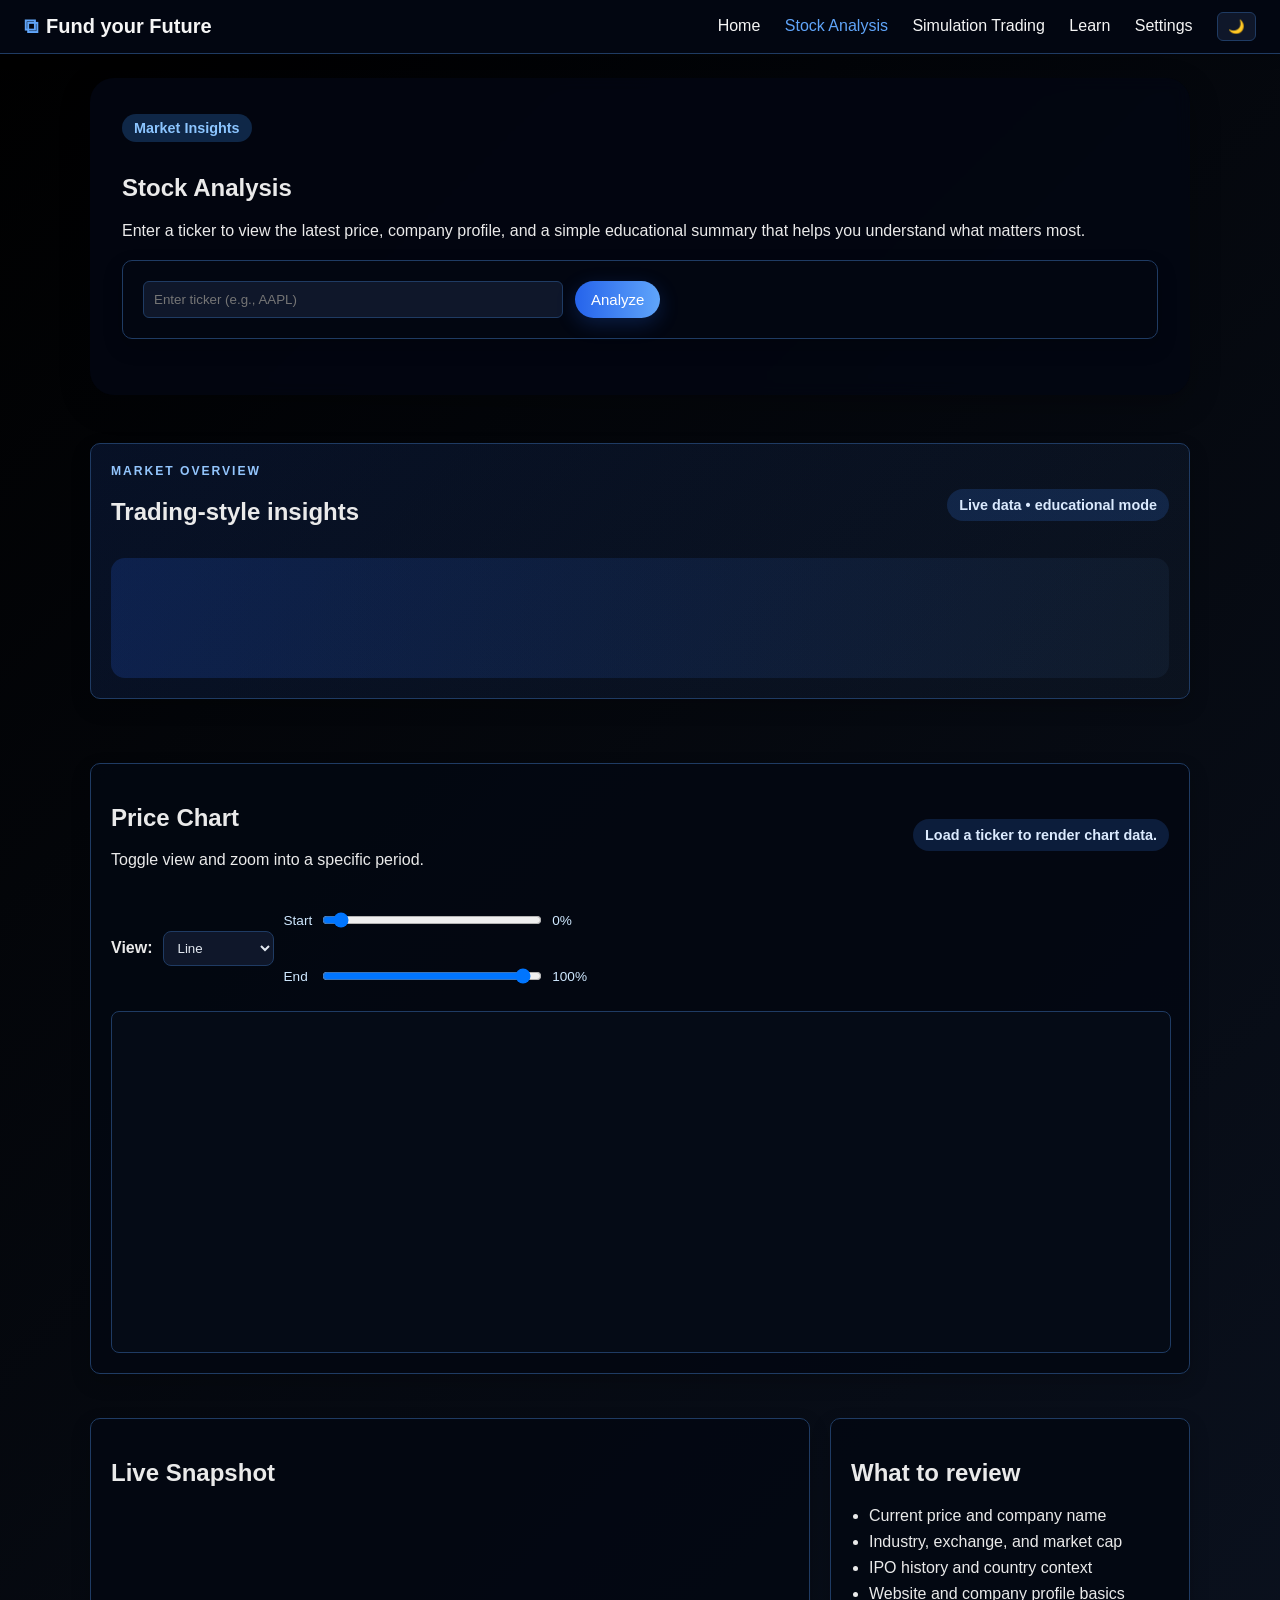
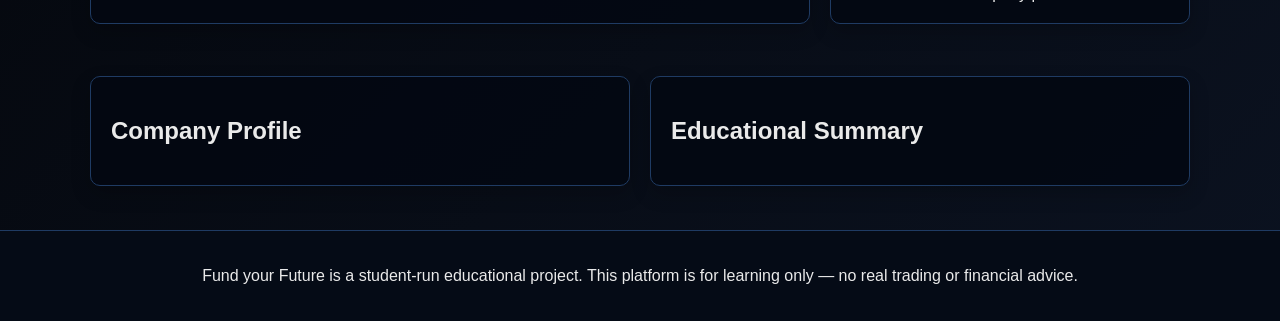
==== analysis.html @ cee29256 "Add files via upload" ====
<!DOCTYPE html>
<html lang="en">
<head>
  <meta charset="UTF-8" />
  <title>Fund your Future – Stock Analysis</title>
  <meta name="viewport" content="width=device-width, initial-scale=1.0" />
  <link rel="stylesheet" href="styles.css" />
</head>

<body>
  <header class="site-header">
    <div class="logo">
      <span class="logo-mark">⧉</span>
      <span class="logo-text">Fund your Future</span>
    </div>
    <nav>
      <a href="index.html">Home</a>
      <a href="analysis.html" class="active">Stock Analysis</a>
      <a href="simulation.html">Simulation Trading</a>
      <a href="learn.html">Learn</a>
      <a href="settings.html">Settings</a>
      <button id="themeToggle" class="theme-toggle">🌙</button>
    </nav>
  </header>

  <main class="page-container analysis-page">
    <section class="hero analysis-hero">
      <div class="hero-badge">Market Insights</div>
      <h1>Stock Analysis</h1>
      <p>
        Enter a ticker to view the latest price, company profile, and a simple
        educational summary that helps you understand what matters most.
      </p>

      <div class="analysis-input card">
        <input type="text" id="stockTicker" placeholder="Enter ticker (e.g., AAPL)" />
        <button onclick="runStockAnalysis()" class="primary-btn">Analyze</button>
      </div>
    </section>

    <section class="dashboard-shell card">
      <div class="dashboard-topbar">
        <div>
          <p class="dashboard-label">Market Overview</p>
          <h2>Trading-style insights</h2>
        </div>
        <div class="dashboard-pill">Live data • educational mode</div>
      </div>
      <div class="dashboard-visual" aria-hidden="true"></div>
    </section>

    <section class="card analysis-chart-card">
      <div class="sim-chart-header">
        <div>
          <h2>Price Chart</h2>
          <p>Toggle view and zoom into a specific period.</p>
        </div>
        <div class="chart-status-pill" id="analysisChartStatus">Load a ticker to render chart data.</div>
      </div>
      <div class="analysis-chart-controls">
        <label for="analysisChartType"><strong>View:</strong></label>
        <select id="analysisChartType">
          <option value="line">Line</option>
          <option value="candlestick">Candlestick</option>
        </select>
        <div class="analysis-slider-controls" id="analysisSliderControls">
          <label for="analysisRangeStart">Start</label>
          <input type="range" id="analysisRangeStart" min="0" max="99.5" value="0" step="0.1" />
          <span id="analysisRangeStartLabel">0%</span>

          <label for="analysisRangeEnd">End</label>
          <input type="range" id="analysisRangeEnd" min="0.5" max="100" value="100" step="0.1" />
          <span id="analysisRangeEndLabel">100%</span>
        </div>
      </div>
      <div class="chart-canvas-shell">
        <canvas id="analysisChart" width="720" height="340"></canvas>
      </div>
    </section>

    <section class="analysis-results-grid">
      <div class="card analysis-result-card">
        <h2>Live Snapshot</h2>
        <div id="analysisResult" class="analysis-result"></div>
      </div>

      <div class="card analysis-guidance-card">
        <h2>What to review</h2>
        <ul class="analysis-list">
          <li>Current price and company name</li>
          <li>Industry, exchange, and market cap</li>
          <li>IPO history and country context</li>
          <li>Website and company profile basics</li>
        </ul>
      </div>
    </section>

    <section class="grid analysis-grid">
      <div class="card">
        <h2>Company Profile</h2>
        <div id="companyProfileBox" class="analysis-box"></div>
      </div>
      <div class="card">
        <h2>Educational Summary</h2>
        <div id="companySummaryBox" class="analysis-box"></div>
      </div>
    </section>
  </main>

  <footer class="site-footer">
    <p>
      Fund your Future is a student‑run educational project. This platform is
      for learning only — no real trading or financial advice.
    </p>
  </footer>

  <script src="script.js"></script>
</body>
</html>
---- styles.css ----
/* ============================
   GLOBAL STYLES
============================ */

body {
  margin: 0;
  font-family: Arial, sans-serif;
  background: linear-gradient(135deg, #fff7fb 0%, #ffeaf3 100%);
  color: #2b1730;
  min-height: 100vh;
  display: flex;
  flex-direction: column;
}

.dark-mode {
  background: linear-gradient(135deg, #000000 0%, #0b1220 100%);
  color: #eaeaea;
}

.page-container {
  max-width: 1100px;
  margin: auto;
  padding: 24px;
  flex: 1;
  width: min(1100px, calc(100% - 32px));
}

/* ============================
   HEADER & NAVIGATION
============================ */

.site-header {
  background: rgba(255, 255, 255, 0.96);
  backdrop-filter: blur(10px);
  border-bottom: 1px solid #f3c7d9;
  padding: 12px 24px;
  display: flex;
  justify-content: space-between;
  align-items: center;
  color: #3b1e35;
  box-shadow: 0 2px 12px rgba(214, 51, 132, 0.08);
}

.ticker-banner {
  overflow: hidden;
  background: linear-gradient(90deg, #ff5ca8, #ff8cb8);
  color: white;
  padding: 8px 0;
  border-bottom: 1px solid rgba(255, 255, 255, 0.12);
}

.ticker-track {
  display: inline-flex;
  gap: 24px;
  white-space: nowrap;
  animation: tickerScroll 18s linear infinite;
  padding-left: 100%;
}

.ticker-track span {
  font-size: 0.95rem;
  font-weight: 600;
  letter-spacing: 0.02em;
}

@keyframes tickerScroll {
  from { transform: translateX(0); }
  to { transform: translateX(-50%); }
}

.dark-mode .site-header {
  background: rgba(3, 7, 18, 0.95);
  border-bottom-color: #1f3b63;
  color: #f5f5f5;
  box-shadow: 0 2px 12px rgba(0, 0, 0, 0.3);
}

.dark-mode .ticker-banner {
  background: linear-gradient(90deg, #0f172a, #1d4ed8);
  color: white;
}

.logo {
  display: flex;
  align-items: center;
  font-size: 20px;
  font-weight: bold;
  color: inherit;
}

.logo-mark {
  margin-right: 8px;
  color: #d63384;
}

.dark-mode .logo-mark {
  color: #60a5fa;
}

nav a {
  margin: 0 10px;
  text-decoration: none;
  color: inherit;
  font-weight: 500;
}

nav a.active {
  color: #d63384;
}

.dark-mode nav a.active {
  color: #60a5fa;
}

nav a:hover {
  color: #ff5ca8;
}

.dark-mode nav a:hover {
  color: #93c5fd;
}

.theme-toggle {
  margin-left: 10px;
  padding: 6px 10px;
  cursor: pointer;
  border: 1px solid #f3c7d9;
  border-radius: 6px;
  background: #fff;
  color: #8b1e57;
}

.dark-mode .theme-toggle {
  background: #0f172a;
  color: #f5f5f5;
  border-color: #1f3b63;
}

/* ============================
   HERO SECTION
============================ */

.hero {
  text-align: center;
  padding: 48px 24px 32px;
  border-radius: 24px;
  background: rgba(255, 255, 255, 0.82);
  backdrop-filter: blur(8px);
  box-shadow: 0 10px 30px rgba(214, 51, 132, 0.08);
  margin-bottom: 24px;
}

.dark-mode .hero {
  background: rgba(3, 7, 18, 0.84);
  box-shadow: 0 10px 30px rgba(0, 0, 0, 0.25);
}

.dark-mode .hero-visual {
  background: linear-gradient(90deg, rgba(37, 99, 235, 0.12), rgba(96, 165, 250, 0.05));
}

.dark-mode .stock-line {
  background: linear-gradient(90deg, transparent 0%, rgba(59, 130, 246, 0.25) 35%, rgba(96, 165, 250, 0.8) 50%, rgba(59, 130, 246, 0.25) 65%, transparent 100%);
}

.hero-badge {
  display: inline-block;
  padding: 6px 12px;
  border-radius: 999px;
  font-size: 0.9rem;
  font-weight: 600;
  background: #ffe1ee;
  color: #d63384;
  margin-bottom: 12px;
}

.dark-mode .hero-badge {
  background: #0f2747;
  color: #8cc5ff;
}

.hero-actions {
  margin-top: 20px;
  display: flex;
  gap: 12px;
  justify-content: center;
  flex-wrap: wrap;
}

.hero-visual {
  margin-top: 24px;
  height: 120px;
  border-radius: 16px;
  background: linear-gradient(90deg, rgba(255, 92, 168, 0.12), rgba(255, 140, 184, 0.04));
  overflow: hidden;
  position: relative;
}

.stock-line {
  position: absolute;
  inset: 0;
  background: linear-gradient(90deg, transparent 0%, rgba(214, 51, 132, 0.25) 35%, rgba(255, 92, 168, 0.8) 50%, rgba(214, 51, 132, 0.25) 65%, transparent 100%);
  clip-path: polygon(0 70%, 8% 63%, 18% 66%, 29% 52%, 42% 58%, 58% 37%, 71% 43%, 85% 28%, 100% 34%, 100% 100%, 0 100%);
  animation: stockMove 4s ease-in-out infinite;
}

.stock-line-delay {
  animation-delay: 1.5s;
  opacity: 0.7;
}

@keyframes stockMove {
  0%, 100% { transform: translateX(-10%); }
  50% { transform: translateX(10%); }
}

.primary-btn,
.secondary-btn,
.danger-btn {
  padding: 10px 16px;
  border: none;
  cursor: pointer;
  font-size: 15px;
  border-radius: 999px;
  text-decoration: none;
  display: inline-block;
  transition: transform 0.2s ease, box-shadow 0.2s ease;
}

.primary-btn:hover,
.secondary-btn:hover,
.danger-btn:hover {
  transform: translateY(-1px);
}

.primary-btn {
  background: linear-gradient(90deg, #ff5ca8, #ff8cb8);
  color: white;
  box-shadow: 0 6px 20px rgba(214, 51, 132, 0.22);
}

.dark-mode .primary-btn {
  background: linear-gradient(90deg, #2563eb, #60a5fa);
  color: white;
  box-shadow: 0 6px 20px rgba(37, 99, 235, 0.24);
}

.secondary-btn {
  background: #ffe1ee;
  color: #8b1e57;
}

.dark-mode .secondary-btn {
  background: #0f2747;
  color: #cfe8ff;
}

.danger-btn {
  background: #d9534f;
  color: white;
}

/* ============================
   GRID CARDS
============================ */

.grid {
  display: grid;
  grid-template-columns: repeat(auto-fit, minmax(250px, 1fr));
  gap: 20px;
  margin-top: 40px;
}

.card {
  background: rgba(255, 255, 255, 0.88);
  padding: 20px;
  border-radius: 16px;
  border: 1px solid #f3c7d9;
  box-shadow: 0 8px 20px rgba(214, 51, 132, 0.05);
  transition: transform 0.2s ease, box-shadow 0.2s ease, border-color 0.2s ease;
}

.card:hover {
  transform: translateY(-3px);
  box-shadow: 0 12px 28px rgba(214, 51, 132, 0.12);
  border-color: #ff8cb8;
}

.dark-mode .card {
  background: rgba(3, 7, 18, 0.88);
  border-color: #1f3b63;
  box-shadow: 0 8px 20px rgba(0, 0, 0, 0.2);
}

.dark-mode .card:hover {
  box-shadow: 0 12px 28px rgba(0, 0, 0, 0.3);
  border-color: #3b82f6;
}

/* ============================
   INPUTS
============================ */

input {
  padding: 10px;
  margin: 6px 0;
  width: 100%;
  box-sizing: border-box;
  border-radius: 6px;
  border: 1px solid #ccc;
}

.dark-mode input {
  background: #0f172a;
  color: #eaeaea;
  border-color: #1f3b63;
}

textarea {
  padding: 10px;
  margin: 6px 0;
  width: 100%;
  box-sizing: border-box;
  border-radius: 6px;
  border: 1px solid #ccc;
  min-height: 110px;
  resize: vertical;
  font-family: inherit;
}

.dark-mode textarea {
  background: #0f172a;
  color: #eaeaea;
  border-color: #1f3b63;
}

/* ============================
   TABLES
============================ */

table {
  width: 100%;
  border-collapse: collapse;
  margin-top: 20px;
}

th,
td {
  padding: 10px;
  border-bottom: 1px solid #ddd;
  text-align: left;
}

.dark-mode th,
.dark-mode td {
  border-bottom-color: #1f3b63;
}

/* ============================
   STATUS MESSAGES
============================ */

.status-message {
  margin-top: 10px;
  font-weight: bold;
}

/* ============================
   FOOTER
============================ */

.site-footer {
  text-align: center;
  padding: 20px;
  margin-top: auto;
  background: #ffffff;
  border-top: 1px solid #ddd;
}

.dark-mode .site-footer {
  background: #050b16;
  border-top-color: #1f3b63;
}

/* ============================
   ANALYSIS PAGE
============================ */

.analysis-page {
  display: grid;
  gap: 24px;
}

.dashboard-shell {
  padding: 20px 24px;
  background: linear-gradient(135deg, rgba(255, 92, 168, 0.12), rgba(255, 140, 184, 0.04));
}

.dashboard-topbar {
  display: flex;
  justify-content: space-between;
  align-items: center;
  gap: 12px;
  margin-bottom: 12px;
}

.dashboard-label {
  margin: 0 0 4px;
  text-transform: uppercase;
  letter-spacing: 0.16em;
  font-size: 0.76rem;
  color: #d63384;
  font-weight: 700;
}

.dashboard-pill {
  padding: 8px 12px;
  border-radius: 999px;
  background: rgba(255, 92, 168, 0.14);
  color: #8b1e57;
  font-weight: 700;
  font-size: 0.9rem;
}

.dark-mode .dashboard-pill {
  background: rgba(59, 130, 246, 0.18);
  color: #dbeafe;
}

.dark-mode .dashboard-shell {
  background: linear-gradient(135deg, rgba(37, 99, 235, 0.14), rgba(96, 165, 250, 0.05));
}

.dark-mode .dashboard-visual {
  background: linear-gradient(90deg, rgba(37, 99, 235, 0.2), rgba(96, 165, 250, 0.06));
}

.dark-mode .dashboard-label {
  color: #93c5fd;
}

.dashboard-visual {
  height: 120px;
  border-radius: 14px;
  background: linear-gradient(90deg, rgba(255, 92, 168, 0.2), rgba(255, 140, 184, 0.06));
  position: relative;
  overflow: hidden;
}

.dashboard-visual::before,
.dashboard-visual::after {
  content: "";
  position: absolute;
  inset: 0;
  background: linear-gradient(90deg, transparent, rgba(255,255,255,0.5), transparent);
  transform: translateX(-100%);
  animation: shimmer 3s infinite;
}

.dashboard-visual::after {
  animation-delay: 1.2s;
  opacity: 0.5;
}

@keyframes shimmer {
  to { transform: translateX(100%); }
}

.analysis-hero {
  text-align: left;
  padding: 36px 32px;
}

.analysis-input {
  display: flex;
  gap: 12px;
  align-items: center;
  margin-top: 20px;
  padding: 16px;
  background: rgba(255, 255, 255, 0.82);
}

.dark-mode .analysis-input {
  background: rgba(3, 7, 18, 0.82);
}

.analysis-input input {
  flex: 1;
  margin: 0;
  max-width: 420px;
}

.analysis-results-grid {
  display: grid;
  grid-template-columns: 2fr 1fr;
  gap: 20px;
}

.analysis-result {
  display: grid;
  gap: 10px;
}

.analysis-result h2 {
  margin: 0;
}

.analysis-price {
  font-size: 2rem;
  font-weight: 700;
  color: #d63384;
}

.dark-mode .analysis-price {
  color: #8cc5ff;
}

.dark-mode .analysis-input {
  background: rgba(3, 7, 18, 0.82);
}

.analysis-metrics {
  display: flex;
  flex-wrap: wrap;
  gap: 10px;
  margin-top: 6px;
}

.metric-pill {
  display: inline-flex;
  align-items: center;
  padding: 8px 12px;
  border-radius: 999px;
  background: #ffe1ee;
  color: #8b1e57;
  font-size: 0.95rem;
  font-weight: 600;
}

.dark-mode .metric-pill {
  background: #0f2747;
  color: #dbeafe;
}

.dark-mode .chart-tool-btn.active {
  background: #3b82f6;
  color: white;
}

.analysis-list {
  margin: 0;
  padding-left: 18px;
  display: grid;
  gap: 8px;
  color: inherit;
}

.analysis-box p,
.analysis-box li {
  line-height: 1.6;
}

.company-profile {
  display: grid;
  gap: 10px;
}

.company-profile img {
  max-width: 120px;
  border-radius: 12px;
  margin-top: 4px;
}

.analysis-grid {
  margin-top: 8px;
}

.analysis-chart-card {
  margin-top: 20px;
}

.portfolio-chart-card {
  margin-top: 24px;
}

.analysis-chart-controls {
  display: flex;
  gap: 10px;
  align-items: center;
  flex-wrap: wrap;
  margin: 10px 0;
}

.analysis-period-controls {
  display: inline-flex;
  gap: 8px;
  flex-wrap: wrap;
}

.analysis-slider-controls {
  display: inline-grid;
  grid-template-columns: auto minmax(140px, 220px) auto;
  align-items: center;
  gap: 6px 10px;
}

.sim-slider-controls {
  display: inline-grid;
  grid-template-columns: auto minmax(140px, 220px) auto;
  align-items: center;
  gap: 6px 10px;
  margin-top: 8px;
}

.analysis-slider-controls label,
.analysis-slider-controls span {
  font-size: 0.85rem;
  color: #475569;
}

.sim-slider-controls label,
.sim-slider-controls span {
  font-size: 0.85rem;
  color: #475569;
}

.dark-mode .analysis-slider-controls label,
.dark-mode .analysis-slider-controls span {
  color: #cfe8ff;
}

.dark-mode .sim-slider-controls label,
.dark-mode .sim-slider-controls span {
  color: #cfe8ff;
}

.analysis-period-btn.active {
  background: #d63384;
  color: #fff;
}

.dark-mode .analysis-period-btn.active {
  background: #3b82f6;
  color: #fff;
}

.analysis-chart-controls select {
  padding: 8px 10px;
  border-radius: 8px;
  border: 1px solid #cfe0fb;
  background: #fff;
  color: #1e293b;
}

.dark-mode .analysis-chart-controls select {
  background: #0f172a;
  color: #e2e8f0;
  border-color: #1f3b63;
}

.analysis-range-wrap {
  display: grid;
  grid-template-columns: auto 1fr auto 1fr auto;
  gap: 8px;
  align-items: center;
  margin-bottom: 12px;
}

.analysis-range-wrap label,
.analysis-range-wrap span {
  font-size: 0.9rem;
  font-weight: 600;
}

.analysis-range-wrap input[type="range"] {
  width: 100%;
}

.analysis-chart-card .chart-canvas-shell,
.portfolio-chart-card .chart-canvas-shell {
  width: 100%;
  height: 340px;
}

#analysisChart,
#portfolioChart {
  display: block;
  width: 100%;
  height: 340px;
  max-height: 340px;
}

.dark-mode .analysis-range-wrap label,
.dark-mode .analysis-range-wrap span {
  color: #cfe8ff;
}

@media (max-width: 760px) {
  .analysis-results-grid {
    grid-template-columns: 1fr;
  }

  .analysis-input {
    flex-direction: column;
    align-items: stretch;
  }

  .analysis-input input {
    max-width: none;
  }

  .sim-hero,
  .sim-chart-header,
  .dashboard-topbar {
    flex-direction: column;
    align-items: flex-start;
  }

  .sim-balance {
    text-align: left;
  }

  .sim-trade-grid {
    grid-template-columns: 1fr;
  }

  .analysis-range-wrap {
    grid-template-columns: 1fr;
  }
}

/* ============================
   SIMULATION TRADING
============================ */

.sim-hero {
  display: flex;
  justify-content: space-between;
  align-items: center;
  gap: 20px;
  padding: 24px;
  margin-bottom: 20px;
}

.sim-balance {
  min-width: 220px;
  text-align: right;
}

.sim-balance h2 {
  margin-top: 0;
}

.sim-balance p {
  font-size: 1.8rem;
  font-weight: 700;
  color: #d63384;
  margin: 6px 0 0;
}

.dark-mode .sim-balance p {
  color: #8cc5ff;
}

.sim-trade-grid {
  display: grid;
  grid-template-columns: 1.2fr 0.8fr auto auto auto;
  gap: 10px;
  align-items: center;
}

.sim-trade input {
  margin: 0;
}

.sim-chart-header {
  display: flex;
  justify-content: space-between;
  align-items: center;
  gap: 12px;
  margin-bottom: 10px;
}

.chart-status-pill {
  padding: 8px 12px;
  border-radius: 999px;
  background: rgba(255, 92, 168, 0.14);
  color: #8b1e57;
  font-weight: 600;
  font-size: 0.9rem;
}

.dark-mode .chart-status-pill {
  background: rgba(59, 130, 246, 0.18);
  color: #dbeafe;
}

.sim-trade {
  margin-bottom: 40px;
}

.sim-holdings,
.sim-history,
.sim-chart,
.sim-pro {
  margin-top: 40px;
}

#simProSection {
  display: none;
}

.chart-toolbar {
  display: flex;
  gap: 8px;
  margin: 10px 0 12px;
  flex-wrap: wrap;
}

.learn-banner {
  background: linear-gradient(90deg, #ff5ca8, #ff8cb8);
  color: white;
  padding: 14px 16px;
  border-radius: 8px;
  margin-bottom: 24px;
}

.dark-mode .learn-banner {
  background: linear-gradient(90deg, #0f172a, #1d4ed8);
  color: white;
}

.community-banner {
  background: linear-gradient(90deg, #ff5ca8, #ff8cb8);
  color: white;
  padding: 14px 16px;
  border-radius: 8px;
  margin-bottom: 24px;
}

.dark-mode .community-banner {
  background: linear-gradient(90deg, #0f172a, #1d4ed8);
  color: white;
}

.community-banner a {
  color: white;
  font-weight: bold;
}

.community-hero {
  text-align: center;
  margin-bottom: 24px;
}

.community-section {
  margin-top: 10px;
}

.community-feed-header {
  display: flex;
  justify-content: space-between;
  align-items: center;
  gap: 10px;
}

.community-feed-header h2 {
  margin: 0;
}

.community-composer-wrap {
  margin-bottom: 18px;
  padding: 14px;
  border-radius: 14px;
  border: 1px solid #f3c7d9;
  background: linear-gradient(180deg, rgba(255, 92, 168, 0.08), rgba(255, 255, 255, 0.82));
}

.dark-mode .community-composer-wrap {
  border-color: #1f3b63;
  background: linear-gradient(180deg, rgba(59, 130, 246, 0.22), rgba(3, 7, 18, 0.88));
}

.dark-mode .community-form {
  background: rgba(3, 7, 18, 0.84);
  border-color: #1f3b63;
}

.dark-mode .community-banner a {
  color: #cfe8ff;
}

.dark-mode .learn-banner,
.dark-mode .community-banner {
  background: linear-gradient(90deg, #0f172a, #1d4ed8);
  color: white;
}

.community-composer-wrap h2 {
  margin-top: 0;
}

.community-posts {
  display: grid;
  gap: 16px;
  margin-top: 24px;
}

.community-card {
  background: white;
  border: 1px solid #ddd;
  border-radius: 12px;
  padding: 18px;
  box-shadow: 0 8px 20px rgba(0, 0, 0, 0.04);
}

.dark-mode .community-card {
  background: #050b16;
  border-color: #1f3b63;
}

.community-card img,
.community-card video {
  max-width: 100%;
  border-radius: 10px;
  margin-top: 10px;
}

.community-card video {
  width: 100%;
  max-height: 320px;
  background: #000;
}

.community-form {
  display: grid;
  gap: 12px;
  margin: 16px 0 28px;
  padding: 16px;
  border: 1px solid #f3c7d9;
  border-radius: 14px;
  background: rgba(255, 255, 255, 0.84);
}

.dark-mode .community-form {
  background: rgba(3, 7, 18, 0.84);
  border-color: #1f3b63;
}

.community-form-actions {
  display: flex;
  gap: 8px;
  flex-wrap: wrap;
}

.upload-label {
  display: flex;
  flex-direction: column;
  gap: 6px;
  font-size: 0.95rem;
  font-weight: 600;
}

.upload-label input {
  margin: 0;
  padding: 8px;
}

.chart-tool-btn.active {
  background: #d63384;
  color: white;
}

.ticker-search-wrap {
  position: relative;
  margin-bottom: 12px;
}

.ticker-suggestions {
  position: absolute;
  top: 100%;
  left: 0;
  right: 0;
  list-style: none;
  margin: 4px 0 0;
  padding: 0;
  background: white;
  border: 1px solid #ddd;
  border-radius: 6px;
  max-height: 180px;
  overflow: auto;
  z-index: 5;
  display: none;
}

.dark-mode .ticker-suggestions {
  background: #050b16;
  border-color: #1f3b63;
}

.ticker-suggestions li {
  padding: 8px 10px;
  cursor: pointer;
}

.ticker-suggestions li:hover {
  background: #ffe1ee;
}

.dark-mode .ticker-suggestions li:hover {
  background: #0f2747;
}

@media (max-width: 760px) {
  .community-feed-header {
    flex-direction: column;
    align-items: flex-start;
  }
}

.chart-canvas-shell {
  position: relative;
  border: 1px solid #ddd;
  border-radius: 8px;
  overflow: hidden;
  background: #fafafa;
}

.dark-mode .chart-canvas-shell {
  border-color: #1f3b63;
  background: #050b16;
}

#simChart,
#simChartOverlay {
  display: block;
  width: 100%;
  height: 320px;
}

#simChartOverlay {
  position: absolute;
  inset: 0;
  cursor: crosshair;
}

body:not(.dark-mode) {
  margin: 0;
  font-family: Arial, sans-serif;
  background: linear-gradient(135deg, #fff7fb 0%, #ffeaf3 100%);
  color: #2b1730;
}

/* Sidebar */
.sidebar {
  width: 220px;
  height: 100vh;
  background: rgba(255, 255, 255, 0.96);
  padding: 20px;
  position: fixed;
  border-right: 1px solid #f3c7d9;
}

.sidebar h2 {
  margin-top: 0;
  color: #d63384;
}

.sidebar a {
  display: block;
  margin: 15px 0;
  color: #6b355d;
  text-decoration: none;
  font-size: 18px;
}

.sidebar a:hover {
  color: #ff5ca8;
}

/* Top bar */
.topbar {
  margin-left: 220px;
  background: rgba(255, 255, 255, 0.95);
  padding: 15px 25px;
  display: flex;
  justify-content: space-between;
  align-items: center;
  border-bottom: 1px solid #f3c7d9;
}

.top-icons span {
  margin-left: 20px;
  cursor: pointer;
}

/* Content */
.content {
  margin-left: 220px;
  padding: 30px;
}

.card {
  background: rgba(255, 255, 255, 0.92);
  padding: 20px;
  border-radius: 10px;
  margin-bottom: 20px;
  border: 1px solid #f3c7d9;
}

/* Fade-in animation for homepage */
.fade-in {
  opacity: 0;
  transform: translateY(20px);
  animation: fadeIn 1.2s ease forwards;
}

@keyframes fadeIn {
  to {
    opacity: 1;
    transform: translateY(0);
  }
}

/* Scroll animation */
.scroll-animate {
  opacity: 0;
  transform: translateY(40px);
  transition: all 0.8s ease;
}

.scroll-animate.visible {
  opacity: 1;
  transform: translateY(0);
}
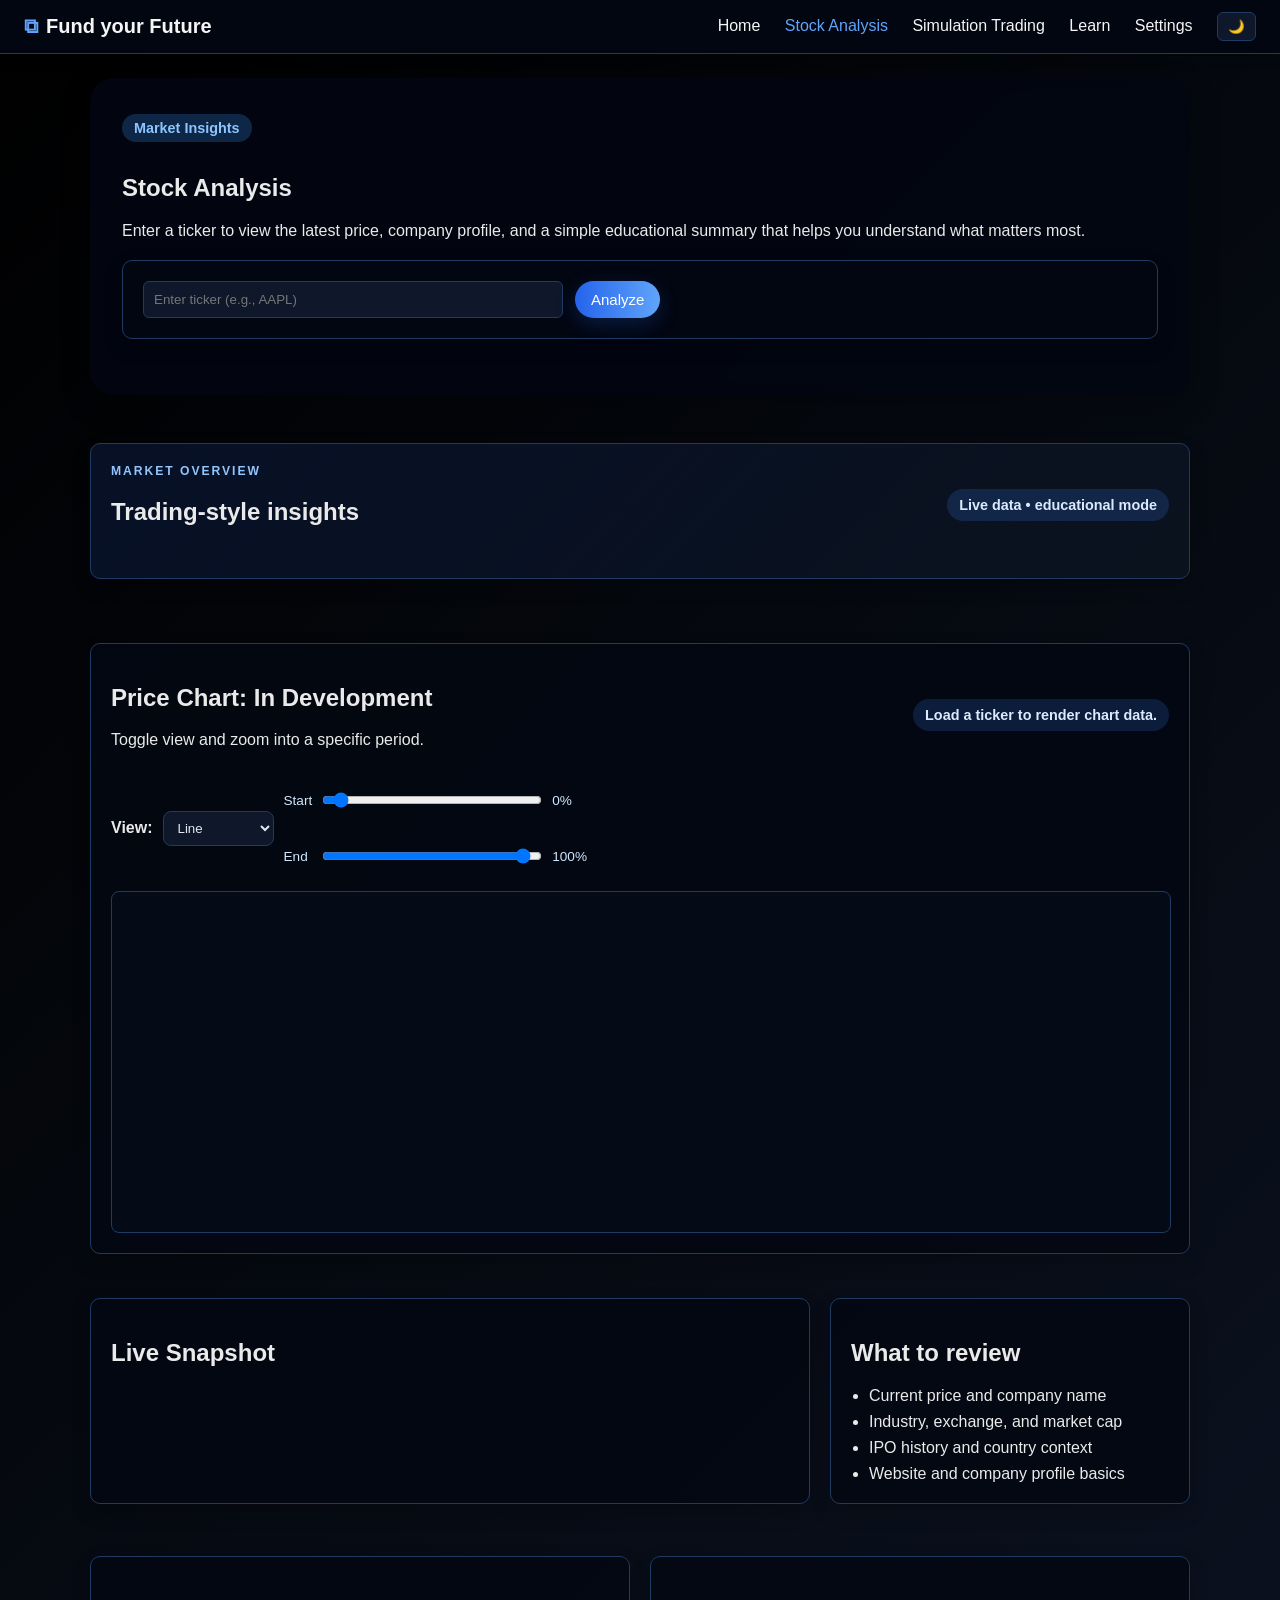
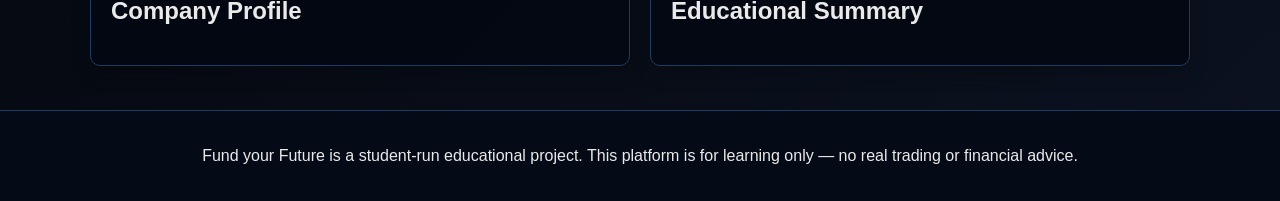
==== commit 007b97f6: "Add files via upload" ====
--- a/analysis.html
+++ b/analysis.html
@@ -46,13 +46,12 @@
         </div>
         <div class="dashboard-pill">Live data • educational mode</div>
       </div>
-      <div class="dashboard-visual" aria-hidden="true"></div>
     </section>
 
     <section class="card analysis-chart-card">
       <div class="sim-chart-header">
         <div>
-          <h2>Price Chart</h2>
+          <h2>Price Chart: In Development</h2>
           <p>Toggle view and zoom into a specific period.</p>
         </div>
         <div class="chart-status-pill" id="analysisChartStatus">Load a ticker to render chart data.</div>
--- a/styles.css
+++ b/styles.css
@@ -161,6 +161,103 @@
 
 .dark-mode .stock-line {
   background: linear-gradient(90deg, transparent 0%, rgba(59, 130, 246, 0.25) 35%, rgba(96, 165, 250, 0.8) 50%, rgba(59, 130, 246, 0.25) 65%, transparent 100%);
+}
+
+.pattern-practice-section {
+  margin: 24px 0 32px;
+  padding: 24px;
+}
+
+.pattern-header {
+  margin-bottom: 18px;
+}
+
+.pattern-header h2 {
+  margin: 0 0 8px;
+}
+
+.pattern-header p {
+  margin: 0;
+  color: #5a3d56;
+}
+
+.dark-mode .pattern-header p {
+  color: #d7e8ff;
+}
+
+.pattern-practice-card {
+  background: #fff6fb;
+  border-radius: 18px;
+  border: 1px solid #f3c7d9;
+  padding: 18px;
+}
+
+.dark-mode .pattern-practice-card {
+  background: rgba(15, 23, 42, 0.7);
+  border-color: #1f3b63;
+}
+
+#patternChart {
+  width: 100%;
+  height: 280px;
+  display: block;
+  border-radius: 12px;
+  background: linear-gradient(180deg, rgba(255,255,255,0.8), rgba(255,240,246,0.9));
+  border: 1px solid rgba(214, 51, 132, 0.15);
+}
+
+.dark-mode #patternChart {
+  background: linear-gradient(180deg, rgba(15, 23, 42, 0.9), rgba(17, 24, 39, 0.95));
+  border-color: rgba(96, 165, 250, 0.2);
+}
+
+.pattern-status {
+  margin-top: 16px;
+  padding: 12px 14px;
+  border-radius: 10px;
+  font-weight: 600;
+  background: #f7eaf3;
+  color: #4b2740;
+}
+
+.pattern-status.correct {
+  background: #dffae9;
+  color: #0d5b3d;
+}
+
+.pattern-status.wrong {
+  background: #fde7ea;
+  color: #8f1f2a;
+}
+
+.dark-mode .pattern-status {
+  background: #1f2937;
+  color: #ebf3ff;
+}
+
+.dark-mode .pattern-status.correct {
+  background: rgba(16, 185, 129, 0.18);
+  color: #b5f5d8;
+}
+
+.dark-mode .pattern-status.wrong {
+  background: rgba(239, 68, 68, 0.18);
+  color: #fecaca;
+}
+
+.pattern-actions {
+  display: flex;
+  justify-content: center;
+  gap: 12px;
+  margin-top: 18px;
+  flex-wrap: wrap;
+}
+
+#patternNextBtn {
+  margin-top: 16px;
+  display: block;
+  margin-left: auto;
+  margin-right: auto;
 }
 
 .hero-badge {
